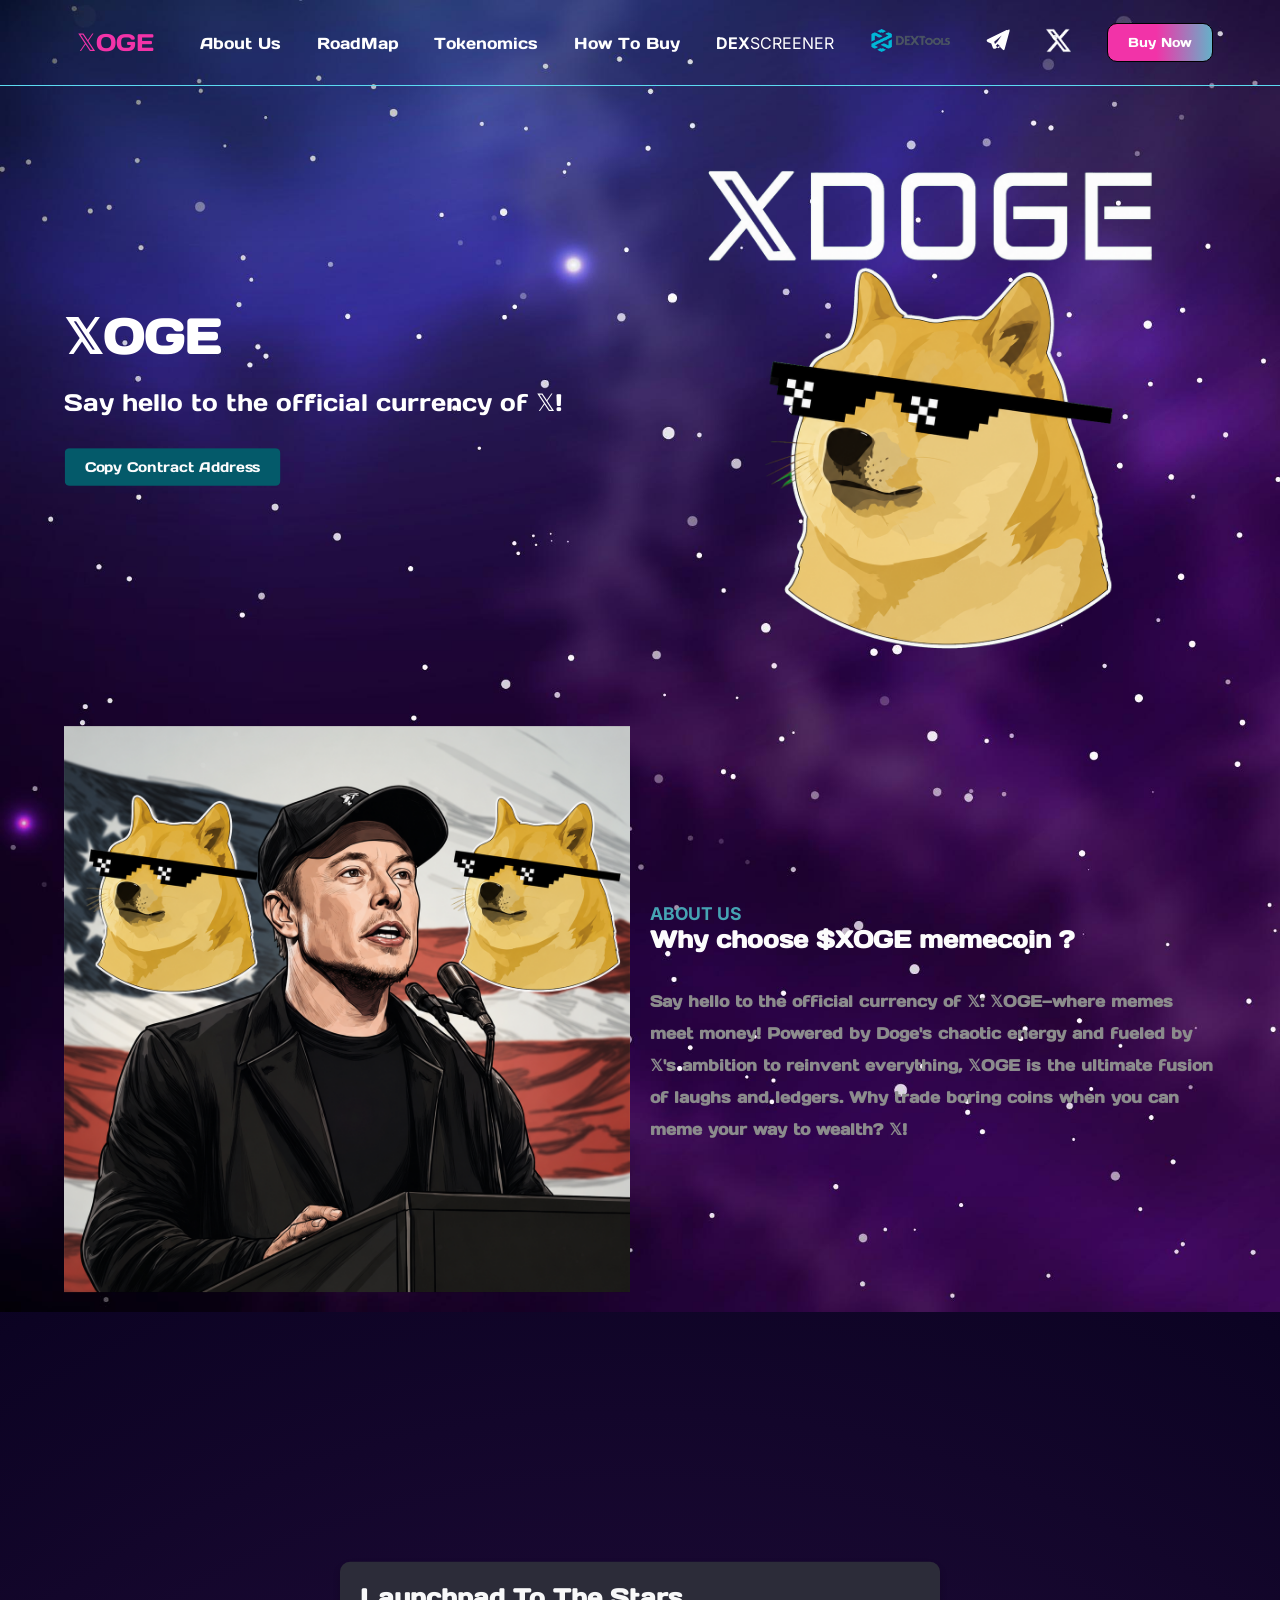
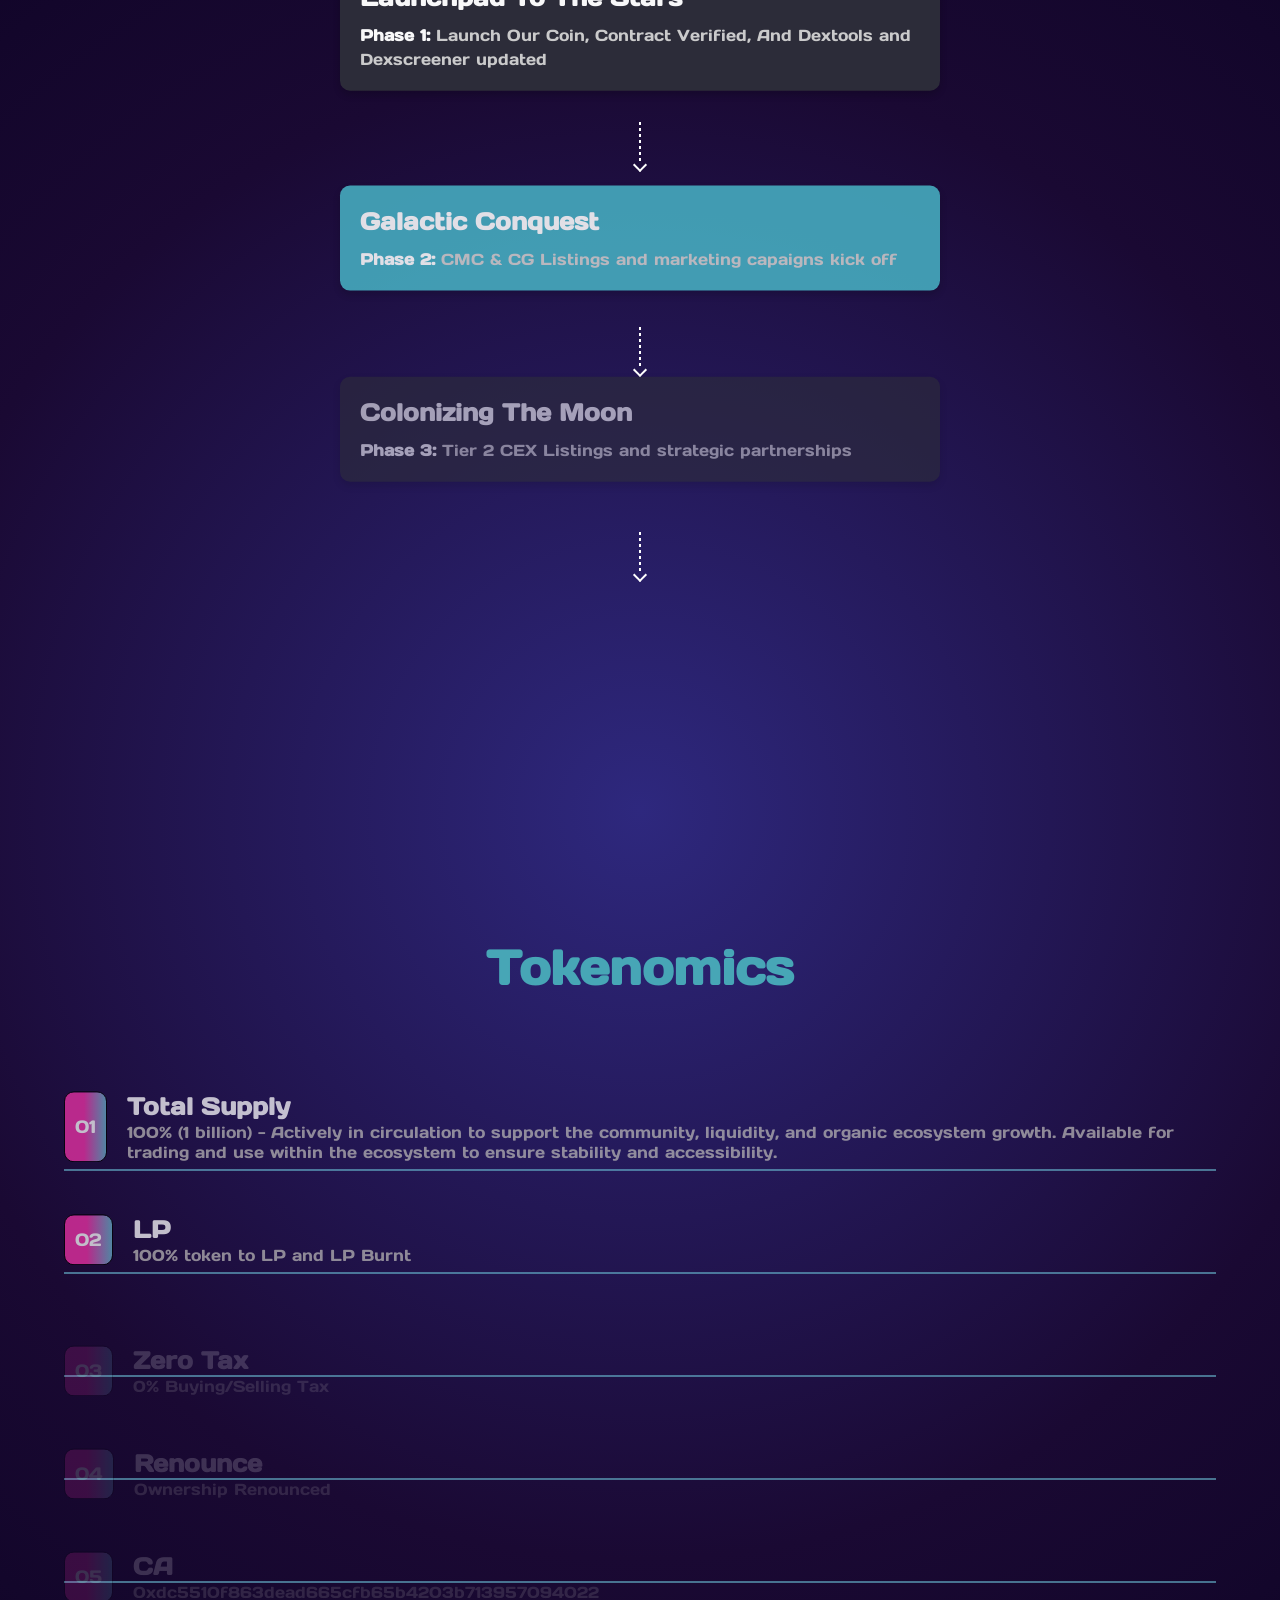
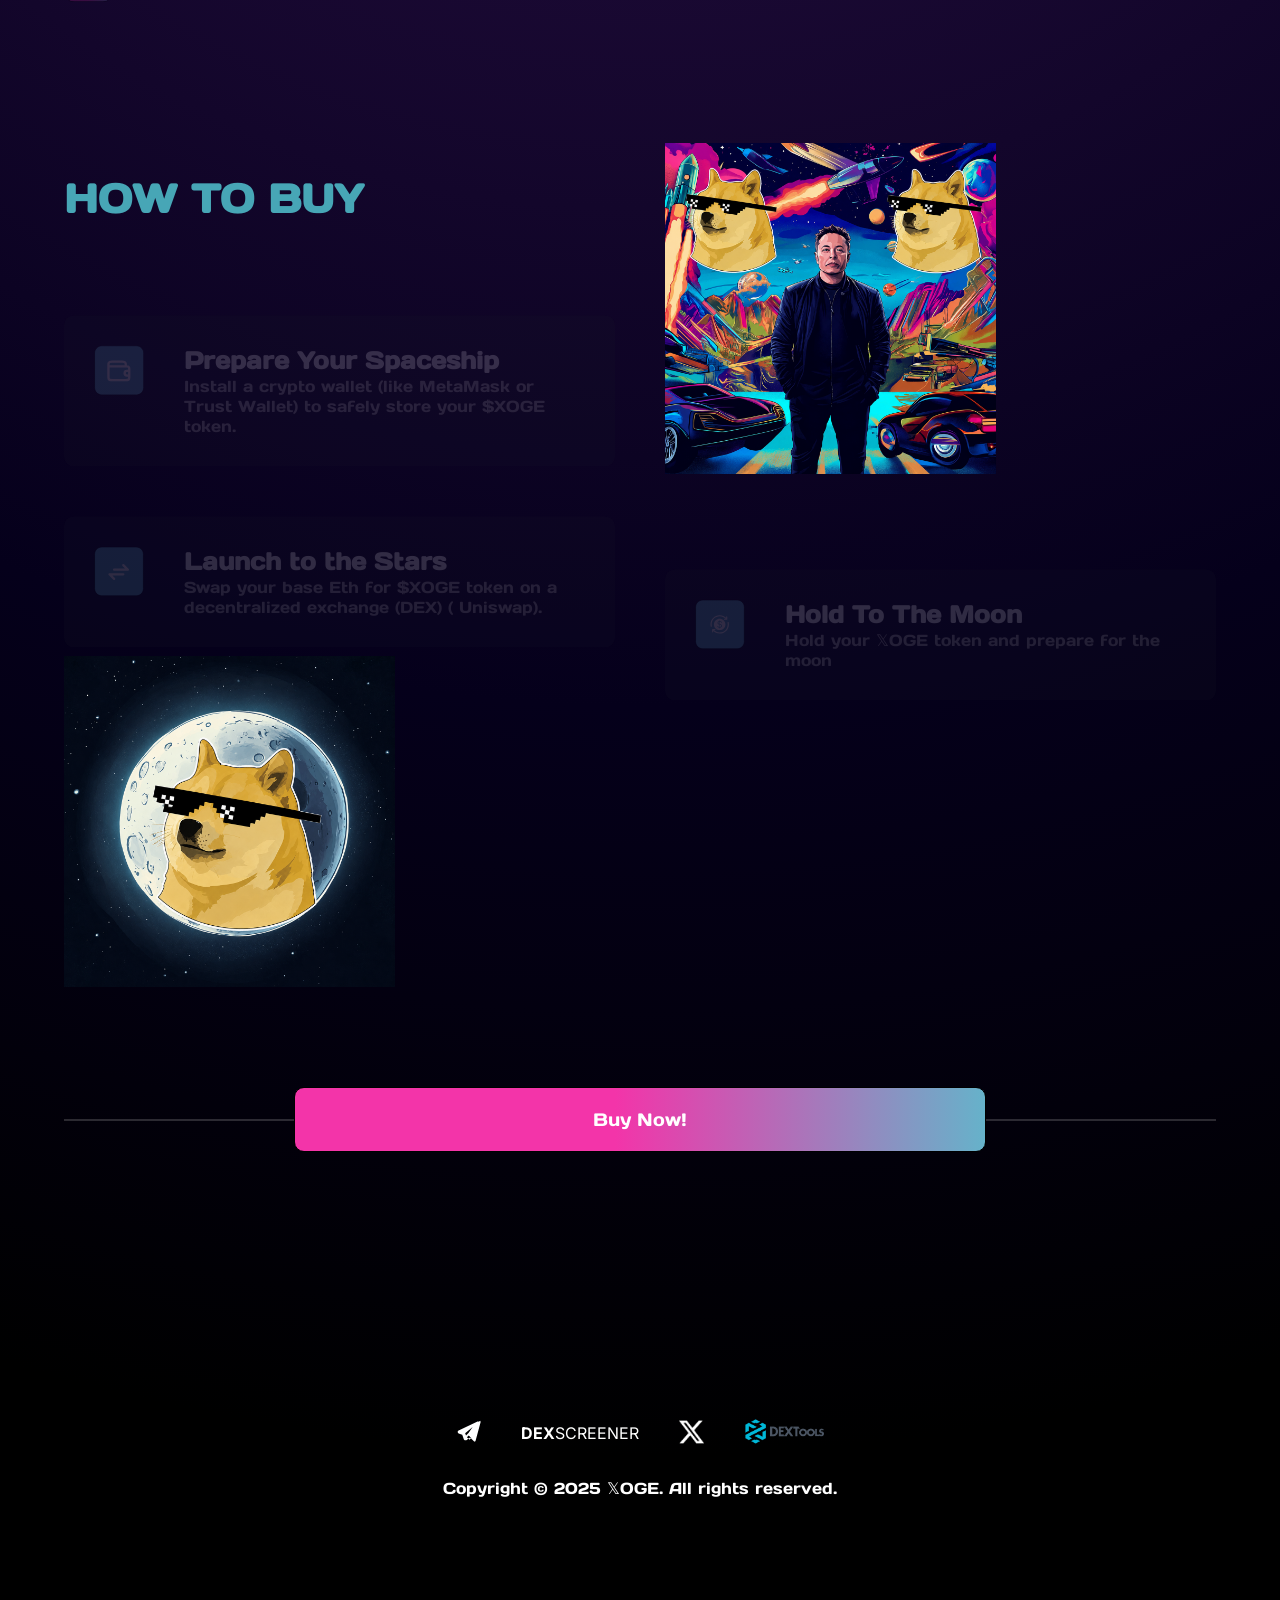
==== index.html @ 0bada39c "." ====
<!DOCTYPE html>
<html lang="en">
  <head>
    <meta charset="utf-8" />
    <link rel="icon" href="/img/about-img.png" />
    <meta name="viewport" content="width=device-width,initial-scale=1" />
    <meta name="theme-color" content="#000000" />
    <meta
      name="description"
      content="𝕏OGE $XOGE - Say hello to the official currency of 𝕏: 𝕏OGE—where memes meet money!"
    />
    <link rel="apple-touch-icon" href="/img/about-img.png" />
    <link
      href="https://fonts.googleapis.com/css2?family=Inter:wght@400;700&display=swap"
      rel="stylesheet"
    />
    <link rel="manifest" href="/manifest.json" />
    <title>𝕏OGE</title>
    <script defer="defer" src="/static/js/main.e88109ec.js"></script>
    <link href="/static/css/main.9ac13788.css" rel="stylesheet" />
  </head>
  <body>
    <noscript>You need to enable JavaScript to run this app..</noscript>
    <div id="root"></div>
  </body>
</html>
---- static/css/main.9ac13788.css ----
@import url(https://fonts.googleapis.com/css2?family=Days+One&display=swap);
@import url(https://fonts.googleapis.com/css2?family=Inter:ital,opsz,wght@0,14..32,100..900;1,14..32,100..900&display=swap);
* {
  box-sizing: border-box;
  color: #fff;
  margin: 0;
  padding: 0;
}
body,
button {
  font-family: Days One, Franklin Gothic Medium, Arial Narrow, Arial, sans-serif;
}
body {
  background: radial-gradient(circle, #2e287e, #1a0933, #05001b, #000 90%);
}
.dexscreen {
  font-family: Inter, sans-serif;
}
html {
  scroll-behavior: smooth;
}
.copy-contract {
  align-items: center;
  display: flex;
  margin-top: 10px;
}
.btn-copy {
  background-color: #055c6b;
  border: none;
  border-radius: 5px;
  color: #fff;
  cursor: pointer;
  font-size: 14px;
  padding: 10px 20px;
  transition: all 0.5s ease-in-out;
  -webkit-transition: all 0.5s ease-in-out;
  -moz-transition: all 0.5s ease-in-out;
  -ms-transition: all 0.5s ease-in-out;
  -o-transition: all 0.5s ease-in-out;
}
.btn-copy:hover {
  background-color: #0056b3;
}
.copied-msg {
  color: green;
  font-size: 14px;
  margin-left: 10px;
}
.minting-section {
  background: #1a1a1a;
  border-radius: 10px;
  box-shadow: 0 4px 6px #0003;
  margin-top: 20px;
  padding: 20px;
}
.minting-title {
  color: #fff;
  font-size: 24px;
  margin-bottom: 15px;
  text-align: center;
}
.preloader {
  align-items: center;
  background-color: #000;
  bottom: 0;
  color: #fff;
  display: flex;
  justify-content: center;
  left: 0;
  position: fixed;
  right: 0;
  top: 0;
  z-index: 9999;
}
.preloader-spinner {
  animation: spin 1s linear infinite;
  border: 4px solid #ffffff4d;
  border-radius: 50%;
  border-top-color: #fff;
  height: 40px;
  margin-right: 10px;
  width: 40px;
}
.sticky {
  background: #807ad4;
  border-radius: 20px;
  -webkit-border-radius: 20px;
  -moz-border-radius: 20px;
  -ms-border-radius: 20px;
  -o-border-radius: 20px;
  left: 3%;
  padding: 0;
  position: fixed;
  right: 3%;
  top: 0.7%;
  transition: all 0.2s ease-in-out;
  -webkit-transition: all 0.2s ease-in-out;
  -moz-transition: all 0.2s ease-in-out;
  -ms-transition: all 0.2s ease-in-out;
  -o-transition: all 0.2s ease-in-out;
  z-index: 1000;
  .container {
    padding: 5px 0;
  }
}
.socials-faqs {
  align-items: center;
  display: flex;
  gap: 40px;
  justify-content: center;
  margin-top: 20px;
}
@keyframes spin {
  0% {
    transform: rotate(0deg);
  }
  to {
    transform: rotate(1turn);
  }
}
.title-lg,
nav {
  opacity: 0;
}
.display-none-desktop {
  display: none;
}
a {
  text-decoration: none;
}
.container {
  margin: 0 auto;
  overflow-x: hidden;
  padding: 20px 0;
  width: 90%;
}
.section-spacing {
  margin: 100px 0;
}
.bg-img {
  background: url(/static/media/background-img.c3bda62c510d638d811e.jpg);
  background-repeat: no-repeat;
  background-size: cover;
}
.dextool-icon {
  height: auto;
  width: 80px;
}
.x-icon {
  height: auto;
  width: 25px;
}
.btn-navBar {
  align-items: center;
  background: linear-gradient(90deg, #f334a9 46.4%, #66b2ca);
  border: 1.32708px solid #000;
  border-radius: 10px;
  -webkit-border-radius: 10px;
  -moz-border-radius: 10px;
  -ms-border-radius: 10px;
  -o-border-radius: 10px;
  display: flex;
  font-size: 1.15rem;
  font-size: small;
  gap: 10px;
  justify-content: center;
  padding: 10px 20px;
  text-decoration: none;
  width: 100%;
}
.line {
  border-bottom: 1px solid #5fddf3;
}
.navbar-hover-effect {
  display: inline-block;
  transition: all 0.5s ease-in-out;
}
.navbar-hover-effect:hover {
  color: #66b2ca;
  transform: scale(1.1);
  -webkit-transform: scale(1.1);
  -moz-transform: scale(1.1);
  -ms-transform: scale(1.1);
  -o-transform: scale(1.1);
  transform-origin: center;
}
.logo-hamburger {
  align-items: center;
  display: flex;
  justify-content: space-between;
  width: 100%;
}
.logo {
  color: #f334a9;
  font-size: 1.5rem;
  padding: 10px;
  text-decoration: none;
}
.title-lg {
  font-size: 3rem;
}
.title-xl {
  font-size: 6rem;
}
.text-lg {
  font-size: 1.5rem;
}
.text-sm {
  font-size: 0.8rem;
}
.flex-header {
  display: flex;
  flex-direction: column;
  gap: 20px;
  padding: 100px 0;
}
.grid-header {
  display: grid;
  grid-template-columns: 1fr 1fr;
}
.btn,
.grid-header {
  align-items: center;
  justify-content: center;
}
.btn {
  background: linear-gradient(90deg, #f334a9 46.4%, #66b2ca);
  border: 1.32708px solid #000;
  border-radius: 10px;
  display: flex;
  font-size: 1.15rem;
  gap: 10px;
  padding: 10px;
  text-decoration: none;
  width: 70%;
}
.btn:hover {
  color: #66b2ca;
  transition: all 0.5s ease-in-out;
  -webkit-transition: all 0.5s ease-in-out;
  -moz-transition: all 0.5s ease-in-out;
  -ms-transition: all 0.5s ease-in-out;
  -o-transition: all 0.5s ease-in-out;
}
.grid {
  grid-gap: 10px;
  align-items: center;
  display: grid;
  gap: 10px;
  grid-template-columns: 1.5fr 0.9fr;
}
.header-img {
  width: 100%;
}
.grid-about {
  grid-gap: 50px;
  gap: 50px;
  grid-template-columns: 0.8fr 1fr;
  justify-content: space-between;
}
.flex-text-about {
  display: flex;
  flex-direction: column;
}
.About-color {
  color: #47a6b6;
  text-transform: uppercase;
}
.About-font {
  font-family: Inter, sans-serif;
  font-optical-sizing: auto;
  font-size: 1.1rem;
  margin: 0;
}
.about-text {
  color: #8d8d8d;
  font-weight: 700;
  line-height: 2;
}
.about-heading {
  padding: 30px 0;
}
.flex-icon-text {
  align-items: center;
  display: flex;
  gap: 10px;
  justify-content: center;
  padding: 20px 0;
}
.flex-container-about-icon-text {
  display: flex;
  flex-direction: column;
  gap: 0;
}
.svg-width-about {
  height: auto;
  width: 200px;
}
.grid-about {
  grid-gap: 20px;
  align-items: center;
  display: grid;
  gap: 20px;
  grid-template-columns: 1fr 1fr;
}
.flip-horizontal {
  /* transform: scaleX(-1); */
}
.width {
  max-width: 100%;
}
.text-center {
  color: gray;
  margin-top: 20px;
  padding: 10px 0;
  text-align: center;
}
.hamburger {
  align-items: center;
  cursor: pointer;
  display: none;
  flex-direction: column;
  gap: 5px;
  height: 30px;
  justify-content: center;
  margin-left: auto;
  width: 30px;
}
.hamburger .bar {
  background-color: #64b0c8;
  height: 3px;
  transition: all 0.3s ease;
  width: 100%;
}
.hamburger .bar.open:first-child {
  transform: rotate(45deg) translate(5px, 5px);
}
.hamburger .bar.open:nth-child(2) {
  opacity: 0;
}
.hamburger .bar.open:nth-child(3) {
  transform: rotate(-45deg) translate(5px, -5px);
}
.flex-navBar {
  align-items: center;
  display: flex;
  justify-content: space-between;
  list-style: none;
  padding: 3px;
  transition: max-height 0.3s ease-in-out;
}
.width {
  width: 100%;
}
.roadmap-container {
  align-items: center;
  color: #fff;
  display: flex;
  flex-direction: column;
  padding: 40px;
}
.roadmap-title {
  color: #47a6b6;
  font-size: 2.5rem;
  margin-bottom: 40px;
}
.roadmap-content {
  max-width: 600px;
}
.roadmap-content,
.roadmap-phase-container {
  align-items: center;
  display: flex;
  flex-direction: column;
  position: relative;
}
.roadmap-phase {
  border-radius: 10px;
  box-shadow: 0 4px 8px #0003;
  color: #fff;
  margin: 20px 0;
  padding: 20px;
  width: 100%;
}
.roadmap-phase h2 {
  color: #fff;
  font-size: 1.5rem;
  margin-bottom: 10px;
}
.roadmap-phase p {
  color: #d0d0d0;
  font-size: 1rem;
  line-height: 1.5;
}
.dotted-line {
  background: repeating-linear-gradient(
    180deg,
    #fff,
    #fff 3px,
    #0000 0,
    #0000 6px
  );
  height: 40px;
  position: relative;
  width: 2px;
}
.vertical {
  margin: 10px 0;
}
.dotted-line:after {
  border-bottom: 2px solid #fff;
  border-right: 2px solid #fff;
  bottom: -8px;
  content: '';
  height: 8px;
  left: 50%;
  position: absolute;
  transform: translateX(-50%) rotate(45deg);
  width: 8px;
}
.utility-flex {
  align-items: center;
  display: flex;
  flex-direction: column;
  justify-content: center;
  margin: 0 auto;
  padding: 100px 0;
  width: 60%;
}
.utility-title {
  font-size: 2rem;
}
.utility-card-container {
  grid-gap: 50px;
  align-items: center;
  display: grid;
  gap: 50px;
  grid-template-columns: 1fr 1fr;
  justify-content: center;
}
.utility-card-title {
  align-items: center;
  color: #66b2ca;
  display: flex;
  justify-content: center;
}
.utility-card {
  background-color: #0a4442c9;
  border-radius: 30px;
  font-size: 16px;
  padding: 100px 30px;
  position: relative;
  text-align: center;
}
.utility-svg {
  left: 40%;
  position: absolute;
  top: -15%;
}
.svg-utility {
  height: auto;
  width: 100%;
}
.video-container {
  align-items: center;
  display: flex;
  justify-content: center;
  padding: 100px 0;
  width: 100%;
}
.text-align-center {
  text-align: center;
}
.Tokenomics-title {
  color: #47a6b6;
  font-size: 3rem;
  padding: 50px 0;
  text-align: center;
}
.video-curve {
  border-radius: 20px;
}
.token-data {
  display: flex;
  gap: 20px;
  margin-top: 30px;
}
.btn-token {
  align-items: center;
  background: linear-gradient(90deg, #f334a9 46.4%, #66b2ca);
  border: 1.32708px solid #000;
  border-radius: 10px;
  display: flex;
  font-size: 1.15rem;
  gap: 10px;
  justify-content: center;
  padding: 10px;
  text-decoration: none;
}
hr {
  background-color: #66b3ca62;
  border: 0.5px solid #66b3ca62;
  margin: 20px 0;
}
.title-token {
  margin-bottom: 0;
}
.HowToBuy-title {
  color: #47a6b6;
  font-size: 2.5rem;
  margin-top: 30px;
}
.HowToBuy-Card {
  background-color: #1c1b2a;
  border-radius: 10px;
  -webkit-border-radius: 10px;
  -moz-border-radius: 10px;
  -ms-border-radius: 10px;
  -o-border-radius: 10px;
  display: flex;
  gap: 40px;
  margin-top: 50px;
  padding: 30px;
}
.flex-1-HowToBuy {
  display: flex;
  flex-direction: column;
}
.flex-container-HowToBuy {
  grid-gap: 50px;
  align-content: center;
  display: grid;
  gap: 50px;
  grid-template-columns: 1fr 1fr;
  justify-content: center;
}
.img-HowToBuy {
  height: auto;
  width: 60%;
}
.img-HowToBuy_1 {
  width: 60%;
  height: auto;
  float: right;
  margin-top: 50px
}
.gray-text {
  color: #b8b6b6;
}
.btn-HowToBuy {
  align-items: center;
  background: linear-gradient(90deg, #f334a9 46.4%, #66b2ca);
  border: 1.32708px solid #000;
  border-radius: 10px;
  display: flex;
  font-size: 1.15rem;
  gap: 10px;
  justify-content: center;
  margin: 100px auto auto;
  padding: 20px 10px;
  position: relative;
  text-decoration: none;
  width: 60%;
  z-index: 5;
}
.hr-HowToBuy {
  background-color: #d9d9d91a;
  border: 0.5px solid #d9d9d91a;
  position: absolute;
  top: 20%;
  transform: translateY(-50%);
  -webkit-transform: translateY(-50%);
  -moz-transform: translateY(-50%);
  -ms-transform: translateY(-50%);
  -o-transform: translateY(-50%);
  width: 100%;
  z-index: 1;
}
.container-hr {
  position: relative;
}
.faqs-title {
  color: #47a6b6;
  font-size: 2.5rem;
  margin-bottom: 40px;
  text-align: center;
}
.text-faqs {
  color: #aaa7a7;
  text-align: center;
}
.card-container-faqs {
  display: flex;
  flex-direction: column;
  gap: 20px;
  margin: 40px 0;
}
.card-faqs {
  background-color: #48d6d21a;
  border: 2px solid #b94fb6;
  border-radius: 8px;
  cursor: pointer;
  overflow: hidden;
  transition: all 0.5s ease-in-out;
}
.faq-header {
  align-items: center;
  display: flex;
  justify-content: space-between;
  padding: 15px 20px;
}
.title-card-faqs {
  color: #5fddf3;
  font-size: 1.3rem;
  margin: 0;
}
.faq-toggle {
  color: #5fddf3;
  font-size: 1.5rem;
  transition: transform 0.3s ease, color 0.3s ease;
}
.faq-toggle.open {
  color: #f0f;
  transform: rotate(180deg);
}
.text-card-faqs {
  color: #aaa7a7;
  font-size: 1rem;
  line-height: 1.6;
  max-height: 0;
  opacity: 0;
  overflow: hidden;
  padding: 0 20px;
  transition: max-height 0.5s ease, padding 0.5s ease;
}
.text-card-faqs.show {
  max-height: 200px;
  opacity: 1;
  padding-bottom: 15px;
}
@media (max-width: 760px) {
  .btn-copy {
    width: 100%;
  }
  .display-none-desktop {
    display: block;
  }
  .display-none-mobile {
    display: none;
  }
  .section-spacing {
    margin: 50px 0;
  }
  .grid,
  .grid-header {
    align-items: center;
    grid-template-columns: 1fr;
    justify-content: center;
  }
  .hamburger {
    display: flex;
  }
  .btn {
    font-size: 0.9rem;
    width: 100%;
  }
  .flex-navBar {
    align-items: center;
    flex-direction: column;
    gap: 10px;
    max-height: 0;
    overflow: hidden;
    visibility: hidden;
  }
  .flex-navBar.show {
    max-height: 500px;
    visibility: visible;
  }
  .grid-about {
    display: grid;
    grid-template-columns: 1fr;
  }
  .grid-2 {
    display: grid;
    order: 2;
  }
  .grid-1 {
    display: grid;
    order: 1;
  }
  .flex-icon-text {
    align-items: start;
    display: flex;
    flex-direction: column;
    gap: 10px;
    justify-content: center;
    padding: 30px 0;
  }
  .svg-width-about {
    height: auto;
    width: 100px;
  }
  .utility-flex {
    width: 100%;
  }
  .utility-card-container {
    grid-template-columns: 1fr;
  }
  .token-data {
    align-content: center;
    display: flex;
    flex-direction: column;
    gap: 20px;
    justify-content: center;
    margin-top: 30px;
  }
  .Tokenomics-title {
    font-size: 2rem;
  }
  .flex-container-HowToBuy {
    gap: 50px;
    grid-template-columns: 1fr;
  }
  .HowToBuy-Card,
  .socials-faqs {
    flex-direction: column;
  }
  .socials-faqs {
    align-items: center;
    display: flex;
    gap: 20px;
    justify-content: center;
    margin: 20px 0;
  }
}
@media (min-width: 1500px) {
  .title-lg {
    font-size: 5rem;
  }
  .about-text {
    font-size: 1.5rem;
  }
}
@media (max-width: 1180px) {
  .display-none-desktop {
    display: block;
  }
  .display-none-mobile {
    display: none;
  }
  .section-spacing {
    margin: 50px 0;
  }
  .grid,
  .grid-header {
    align-items: center;
    grid-template-columns: 1fr;
    justify-content: center;
  }
  .hamburger {
    display: flex;
  }
  .btn {
    font-size: 0.9rem;
    width: 100%;
  }
  .flex-navBar {
    align-items: center;
    flex-direction: column;
    gap: 10px;
    max-height: 0;
    overflow: hidden;
    visibility: hidden;
  }
  .flex-navBar.show {
    max-height: 500px;
    visibility: visible;
  }
  .grid-about {
    display: grid;
    grid-template-columns: 1fr;
  }
  .grid-2 {
    display: grid;
    order: 2;
  }
  .grid-1 {
    display: grid;
    order: 1;
  }
}

.hidden {
  display: none;
}
/*# sourceMappingURL=main.9ac13788.css.map*/
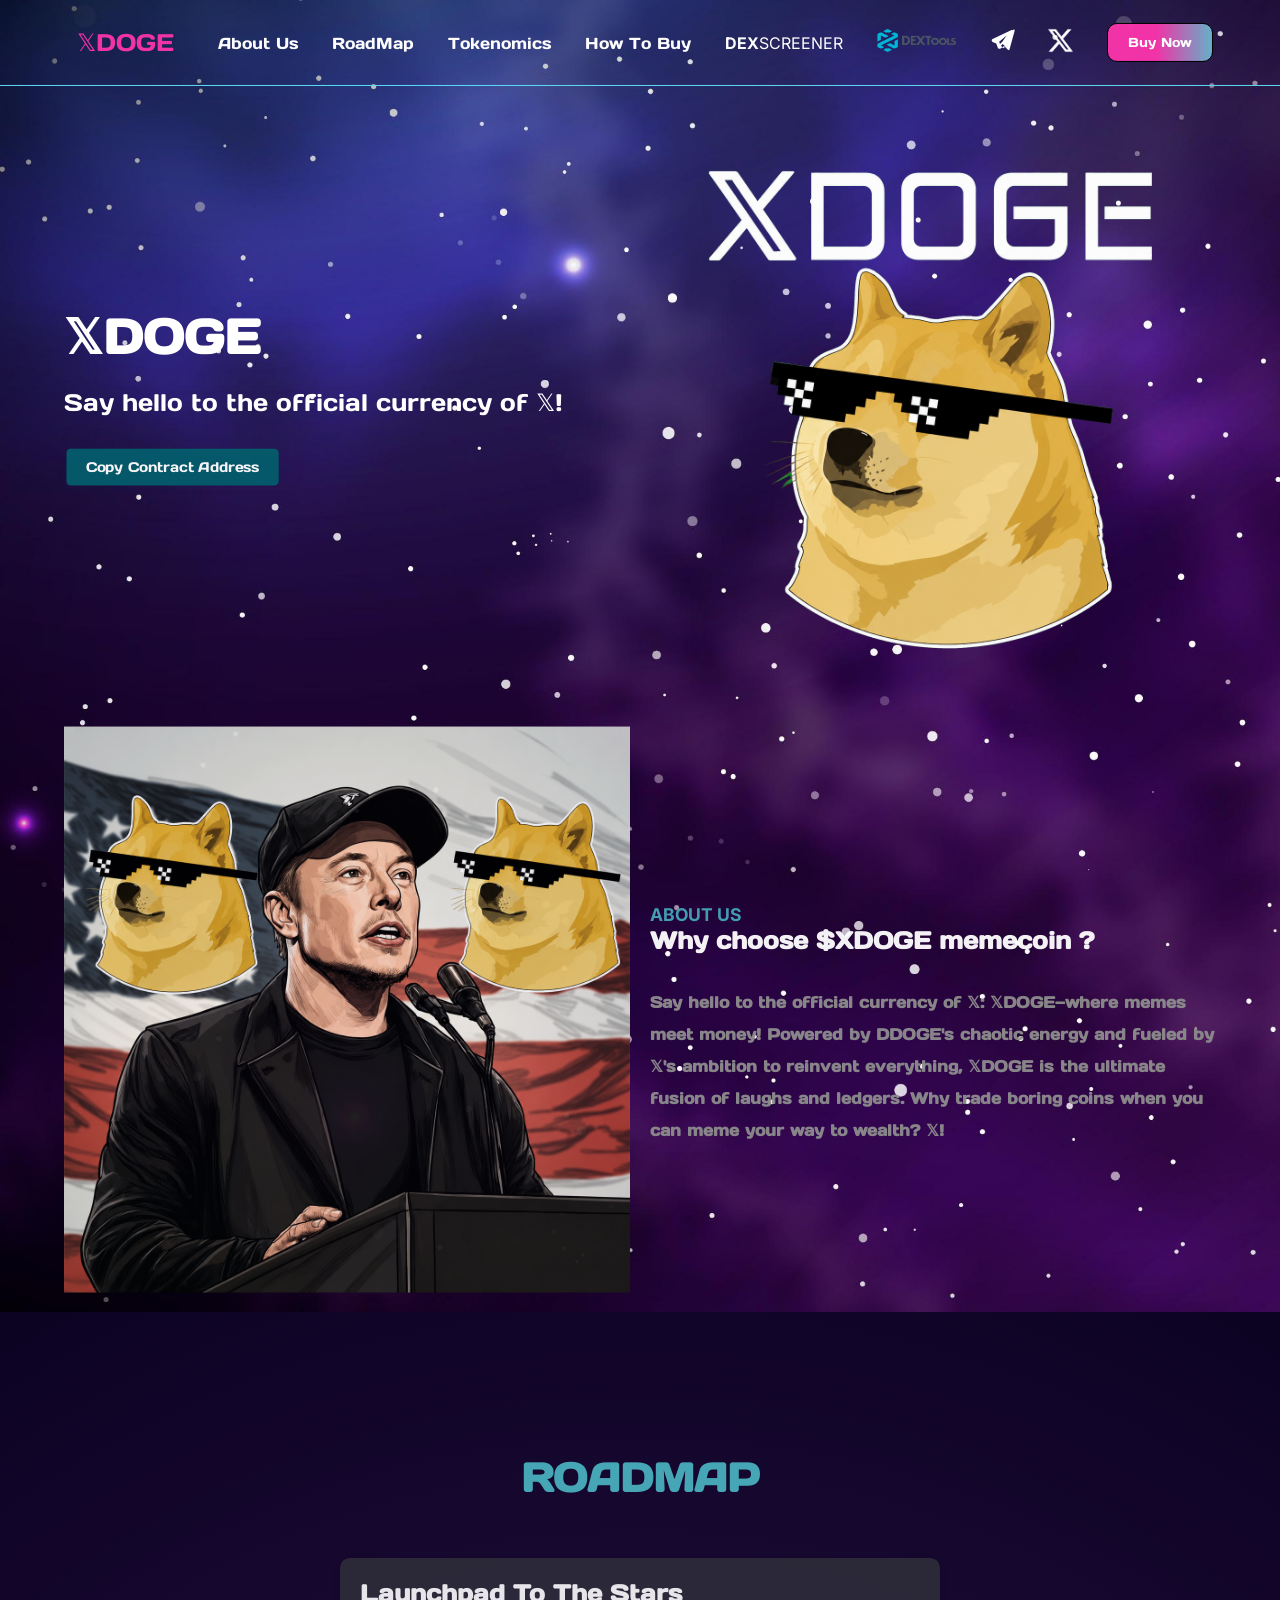
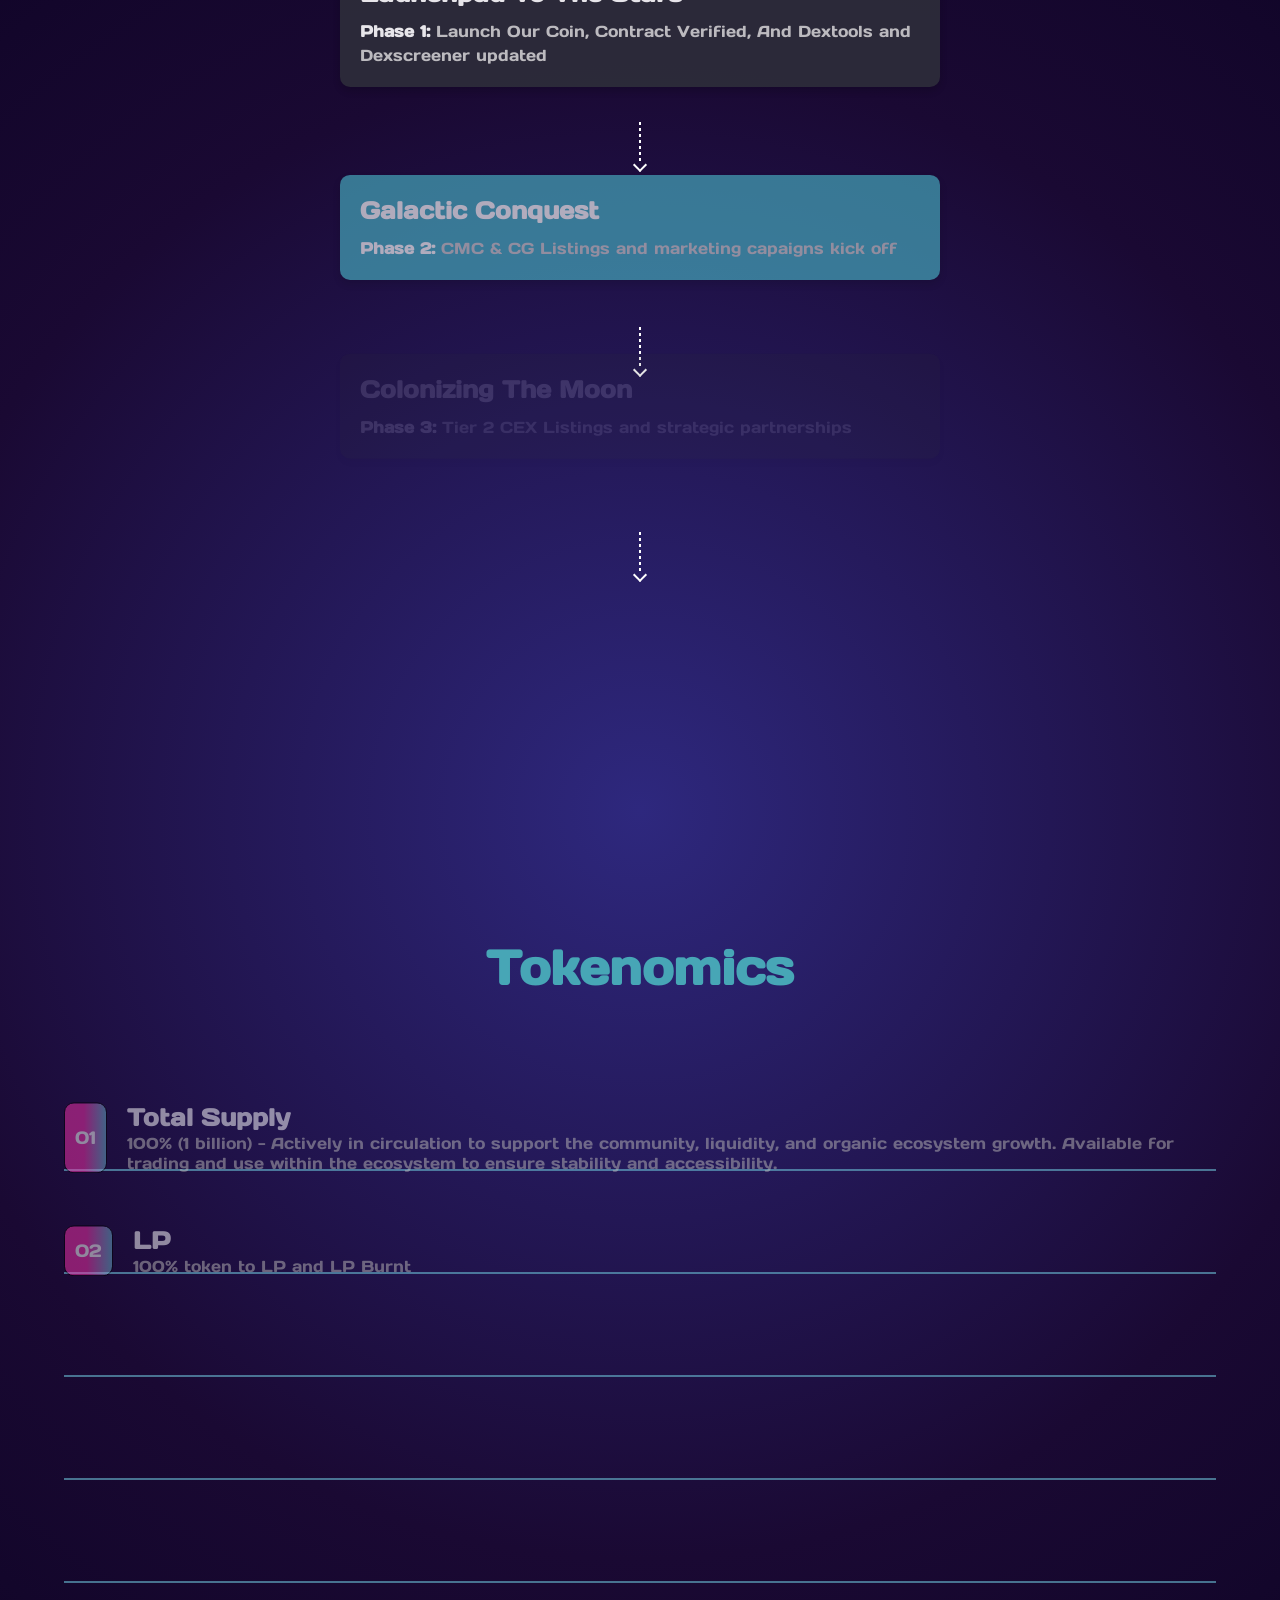
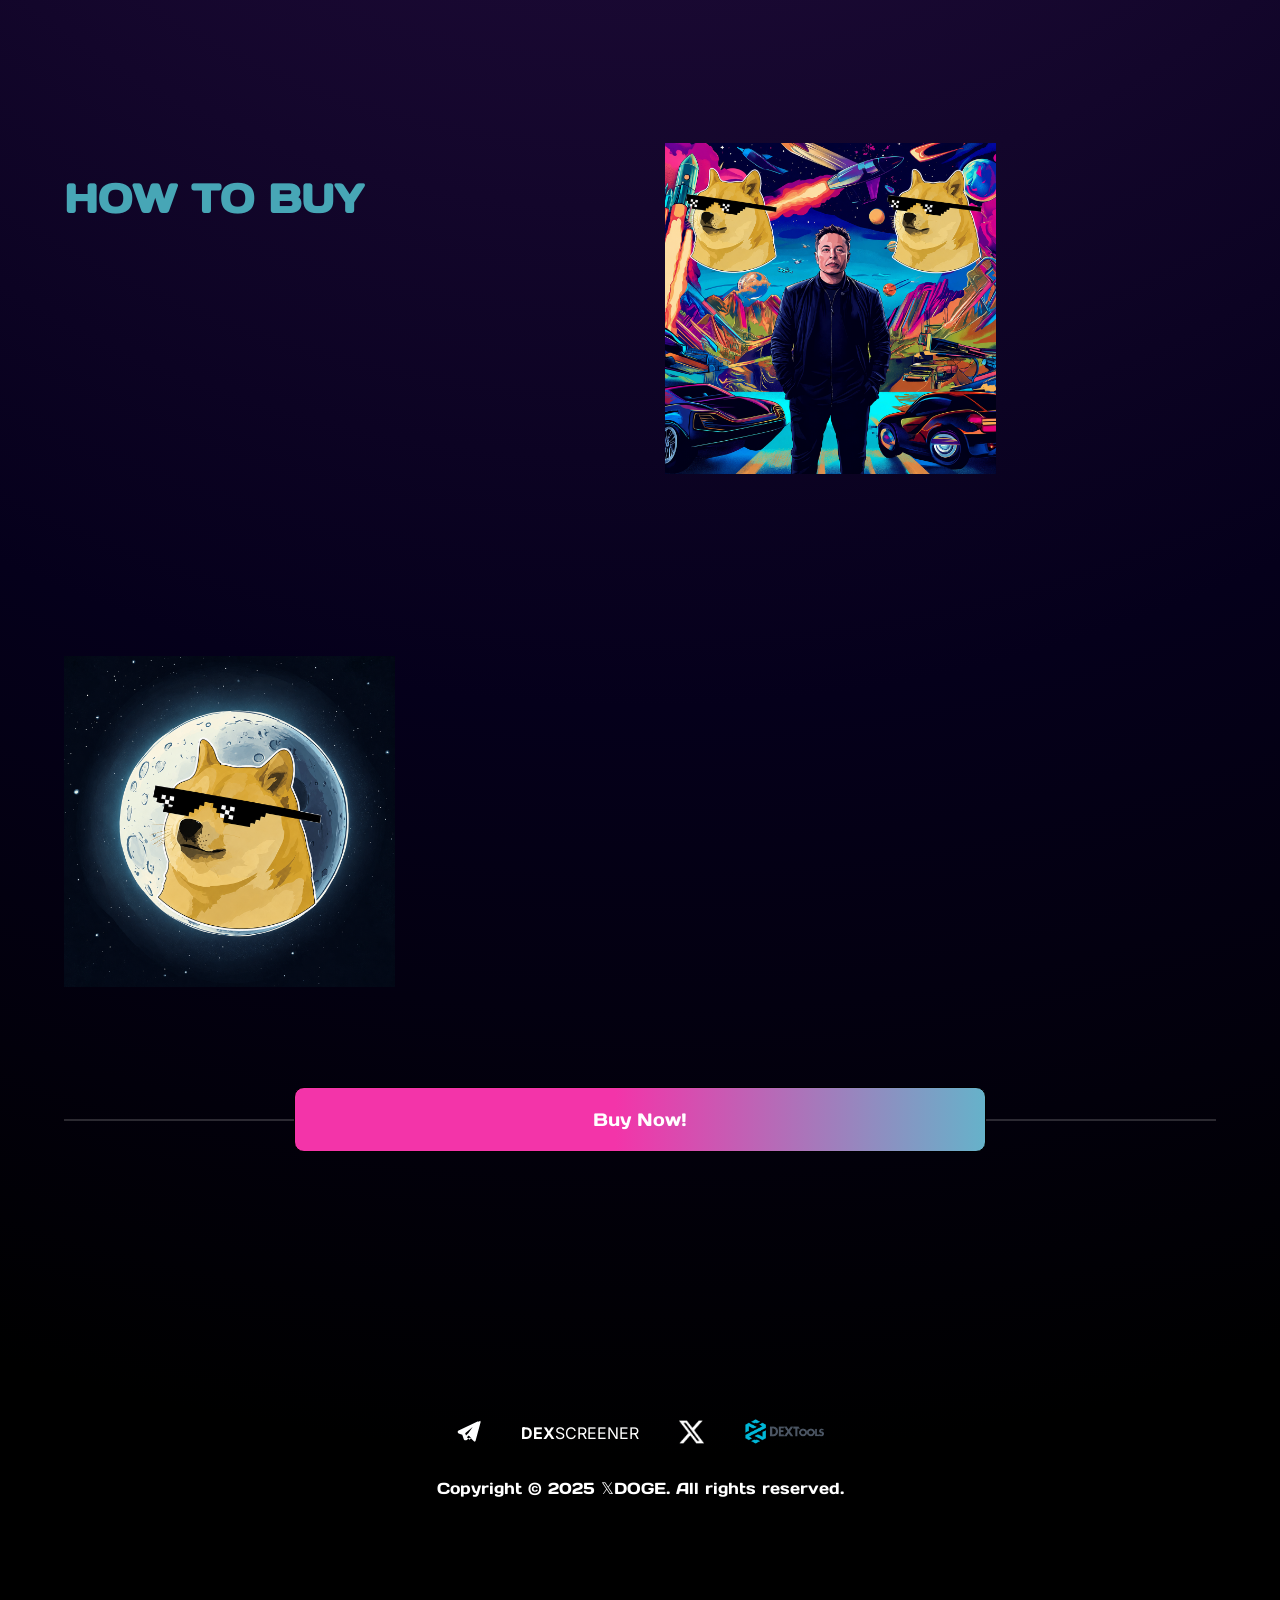
==== commit c1837d48: "." ====
--- a/index.html
+++ b/index.html
@@ -7,7 +7,7 @@
     <meta name="theme-color" content="#000000" />
     <meta
       name="description"
-      content="𝕏OGE $XOGE - Say hello to the official currency of 𝕏: 𝕏OGE—where memes meet money!"
+      content="𝕏DOGE $XDOGE - Say hello to the official currency of 𝕏: 𝕏DOGE—where memes meet money!"
     />
     <link rel="apple-touch-icon" href="/img/about-img.png" />
     <link
@@ -15,7 +15,7 @@
       rel="stylesheet"
     />
     <link rel="manifest" href="/manifest.json" />
-    <title>𝕏OGE</title>
+    <title>𝕏DOGE</title>
     <script defer="defer" src="/static/js/main.e88109ec.js"></script>
     <link href="/static/css/main.9ac13788.css" rel="stylesheet" />
   </head>
